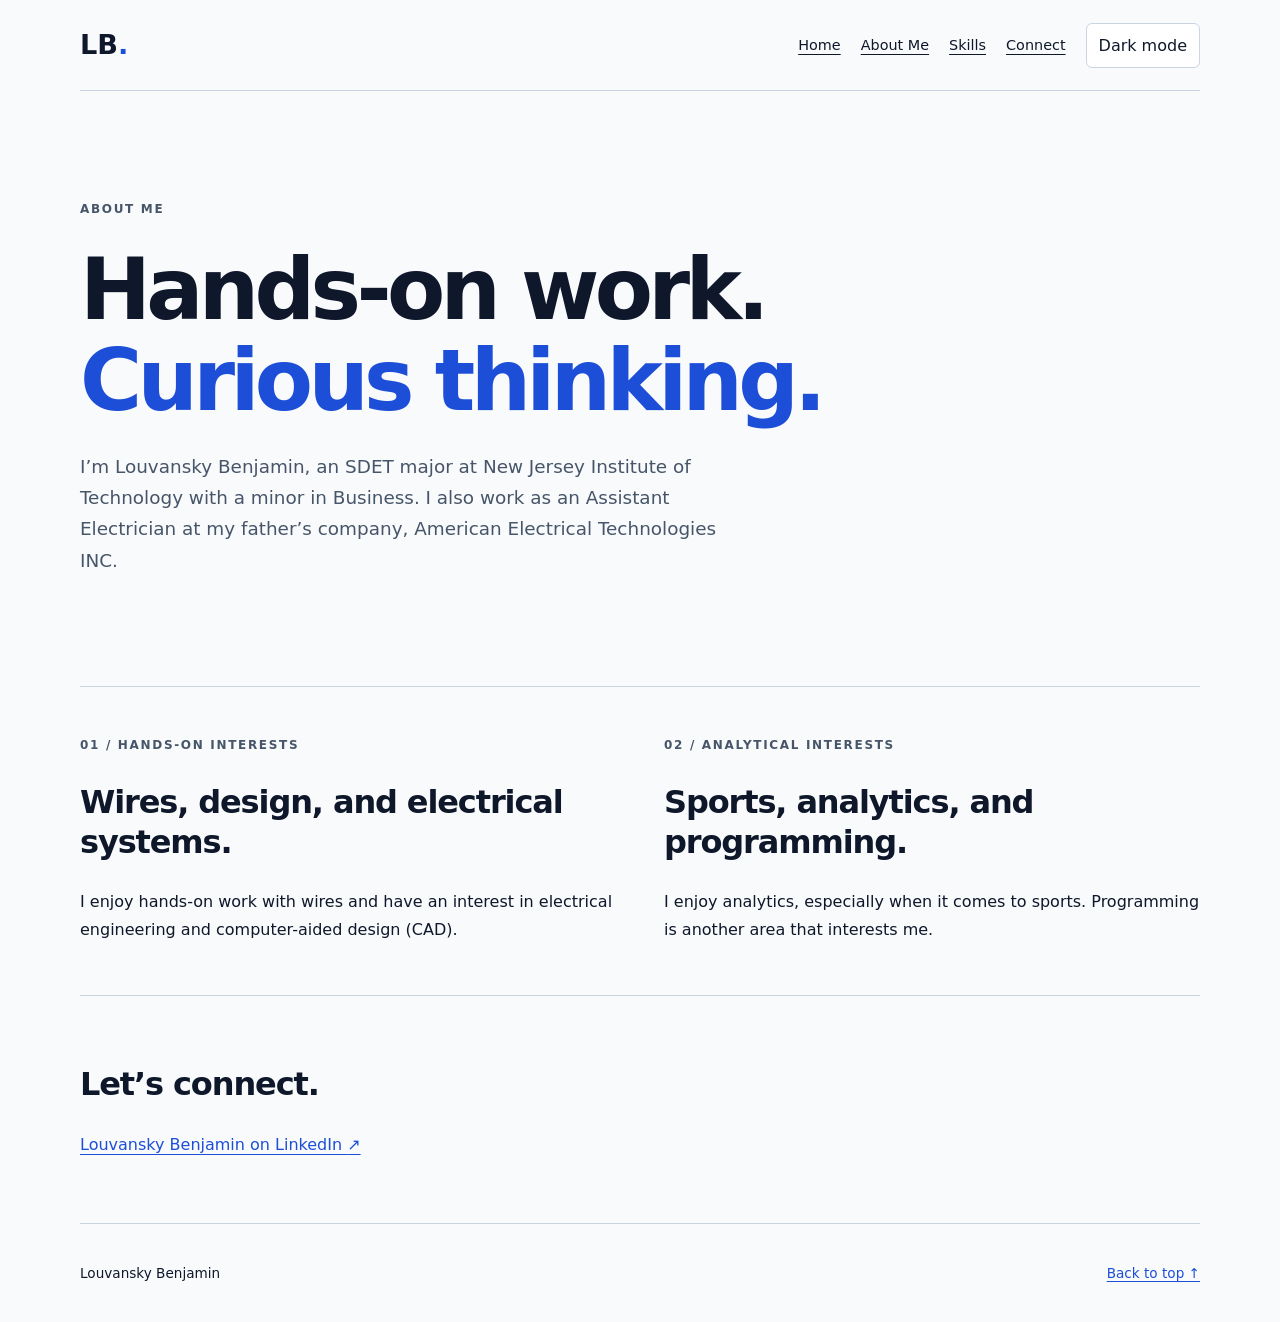
==== about.html @ 6b47b6ae "Add About and Skills pages with personal interests" ====
<!doctype html>
<html lang="en">
<head>
  <meta charset="utf-8">
  <meta name="viewport" content="width=device-width, initial-scale=1">
  <meta name="description" content="About Me: Louvansky Benjamin’s education, practical experience, and interests.">
  <title>About Me | Louvansky Benjamin</title>
  <link rel="stylesheet" href="css/styles.css">
  <script src="js/script.js" defer></script>
</head>
<body>
  <a class="skip-link" href="#main">Skip to content</a>
  <header class="site-header wrap">
    <a class="brand" href="index.html" aria-label="Louvansky Benjamin home">LB<span aria-hidden="true">.</span></a>
    <button class="menu-toggle" type="button" aria-expanded="false" aria-controls="navigation" hidden>Menu</button>
    <nav id="navigation" aria-label="Main navigation">
      <a href="index.html">Home</a>
      <a href="about.html" aria-current="page">About Me</a>
      <a href="skills.html">Skills</a>
      <a href="index.html#contact">Connect</a>
    </nav>
    <button class="theme-toggle" type="button" aria-pressed="false" hidden>Dark mode</button>
  </header>
  <main id="main" class="wrap">
    <section class="hero" aria-labelledby="page-title">
      <p class="eyebrow">About Me</p>
      <h1 id="page-title">Hands-on work.<br><span>Curious thinking.</span></h1>
      <p class="intro">I’m Louvansky Benjamin, an SDET major at New Jersey Institute of Technology with a minor in Business. I also work as an Assistant Electrician at my father’s company, American Electrical Technologies INC.</p>
    </section>
    <div class="details">
      <section aria-labelledby="hands-on-title">
        <p class="eyebrow">01 / Hands-on interests</p>
        <h2 id="hands-on-title">Wires, design, and electrical systems.</h2>
        <p>I enjoy hands-on work with wires and have an interest in electrical engineering and computer-aided design (CAD).</p>
      </section>
      <section aria-labelledby="analytics-title">
        <p class="eyebrow">02 / Analytical interests</p>
        <h2 id="analytics-title">Sports, analytics, and programming.</h2>
        <p>I enjoy analytics, especially when it comes to sports. Programming is another area that interests me.</p>
      </section>
    </div>
    <section class="contact" aria-labelledby="connect-title">
      <h2 id="connect-title">Let’s connect.</h2>
      <a href="https://www.linkedin.com/in/louvansky-benjamin-083455307/">Louvansky Benjamin on LinkedIn <span aria-hidden="true">↗</span></a>
    </section>
  </main>
  <footer class="wrap site-footer"><p>Louvansky Benjamin</p><a href="#main">Back to top ↑</a></footer>
</body>
</html>
---- css/styles.css ----
:root {
  color-scheme: light;
  --background: #f8fafc;
  --surface: #ffffff;
  --text: #0f172a;
  --muted: #475569;
  --accent: #1d4ed8;
  --line: #cbd5e1;
}
:root[data-theme="dark"] {
  color-scheme: dark;
  --background: #0f172a;
  --surface: #172338;
  --text: #f8fafc;
  --muted: #cbd5e1;
  --accent: #93c5fd;
  --line: #475569;
}
* { box-sizing: border-box; }
body { margin: 0; background: var(--background); color: var(--text); font-family: system-ui, -apple-system, BlinkMacSystemFont, "Segoe UI", sans-serif; line-height: 1.7; }
a { color: var(--accent); text-underline-offset: 0.25em; }
a:hover { text-decoration-thickness: 2px; }
button { font: inherit; cursor: pointer; }
:focus-visible { outline: 3px solid var(--accent); outline-offset: 5px; }
[hidden] { display: none !important; }
.wrap { width: min(1120px, calc(100% - 40px)); margin-inline: auto; }
.skip-link { position: absolute; left: 20px; top: -100px; padding: 12px; background: var(--surface); z-index: 2; }
.skip-link:focus { top: 12px; }
.site-header { display: flex; flex-wrap: wrap; align-items: center; gap: 20px; padding-block: 22px; border-bottom: 1px solid var(--line); }
.brand { color: var(--text); font-size: 1.7rem; font-weight: 800; text-decoration: none; margin-right: auto; }
.brand span { color: var(--accent); }
nav { display: flex; flex-wrap: wrap; gap: 20px; }
nav a { color: var(--text); font-size: 0.9rem; }
.menu-toggle, .theme-toggle { background: var(--surface); color: var(--text); border: 1px solid var(--line); padding: 8px 12px; border-radius: 6px; }
.hero { padding-block: 70px; max-width: 950px; }
.eyebrow { color: var(--muted); text-transform: uppercase; font-size: 0.75rem; font-weight: 700; letter-spacing: 0.14em; }
h1 { font-size: clamp(2.6rem, 7vw, 5.3rem); line-height: 1.08; letter-spacing: -0.055em; margin-block: 24px; overflow-wrap: anywhere; }
h1 span { color: var(--accent); }
.intro { max-width: 670px; font-size: 1.15rem; color: var(--muted); margin-bottom: 30px; }
.button { display: inline-flex; gap: 24px; padding: 13px 22px; background: #1d4ed8; color: #fff; border-radius: 6px; font-weight: 600; }
.hero-note { margin-top: 28px; font-size: 0.85rem; color: var(--muted); }
.details { display: grid; border-top: 1px solid var(--line); }
.details section { padding-block: 36px; }
h2 { font-size: clamp(1.5rem, 3vw, 2rem); letter-spacing: -0.035em; line-height: 1.25; }
.detail-title { font-weight: 650; margin-bottom: 0; }
.detail-title + p { margin-top: 6px; color: var(--muted); }
.contact { padding-block: 42px 65px; border-top: 1px solid var(--line); }
.contact p:not(.eyebrow) { color: var(--muted); }
.site-footer { display: flex; flex-wrap: wrap; justify-content: space-between; gap: 12px; align-items: center; padding-block: 24px; border-top: 1px solid var(--line); font-size: 0.85rem; }
@media (max-width: 699px) {
  .site-header nav { order: 4; width: 100%; flex-direction: column; }
  .site-header nav a { padding-block: 8px; }
}
@media (min-width: 700px) {
  .menu-toggle { display: none; }
  .hero { padding-block: 96px 80px; }
  .details { grid-template-columns: 1fr 1fr; gap: 48px; }
}
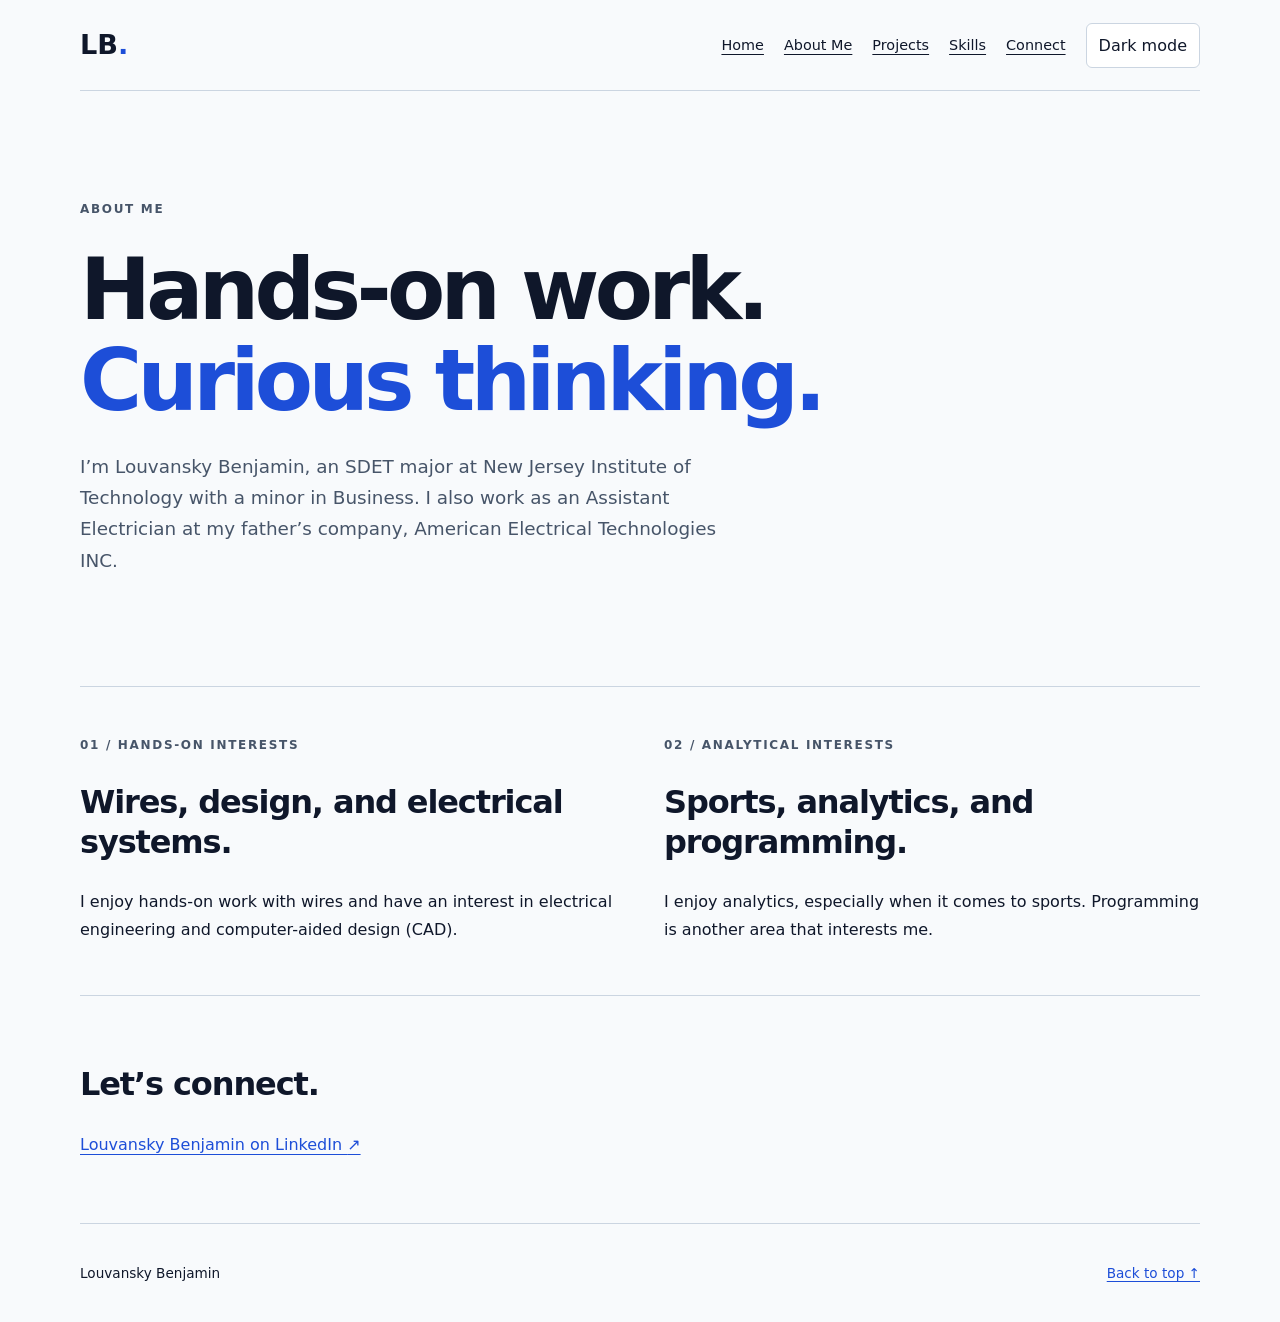
==== commit 08a89f73: "Add disconnect relocation project with before and after photos" ====
--- a/about.html
+++ b/about.html
@@ -16,6 +16,7 @@
     <nav id="navigation" aria-label="Main navigation">
       <a href="index.html">Home</a>
       <a href="about.html" aria-current="page">About Me</a>
+      <a href="projects.html">Projects</a>
       <a href="skills.html">Skills</a>
       <a href="index.html#contact">Connect</a>
     </nav>
--- a/css/styles.css
+++ b/css/styles.css
@@ -56,3 +56,14 @@
   .hero { padding-block: 96px 80px; }
   .details { grid-template-columns: 1fr 1fr; gap: 48px; }
 }
+
+.project { border-top: 1px solid var(--line); padding-block: 36px 64px; }
+.project > p { max-width: 75ch; }
+.project-gallery { display: grid; gap: 28px; margin-top: 32px; }
+.project-gallery figure { margin: 0; min-width: 0; }
+.project-gallery a { display: block; }
+.project-gallery img { display: block; width: 100%; height: auto; border-radius: 8px; }
+.project-gallery figcaption { margin-top: 12px; color: var(--muted); font-size: 0.9rem; }
+@media (min-width: 700px) {
+  .project-gallery { grid-template-columns: 1fr 1fr; }
+}
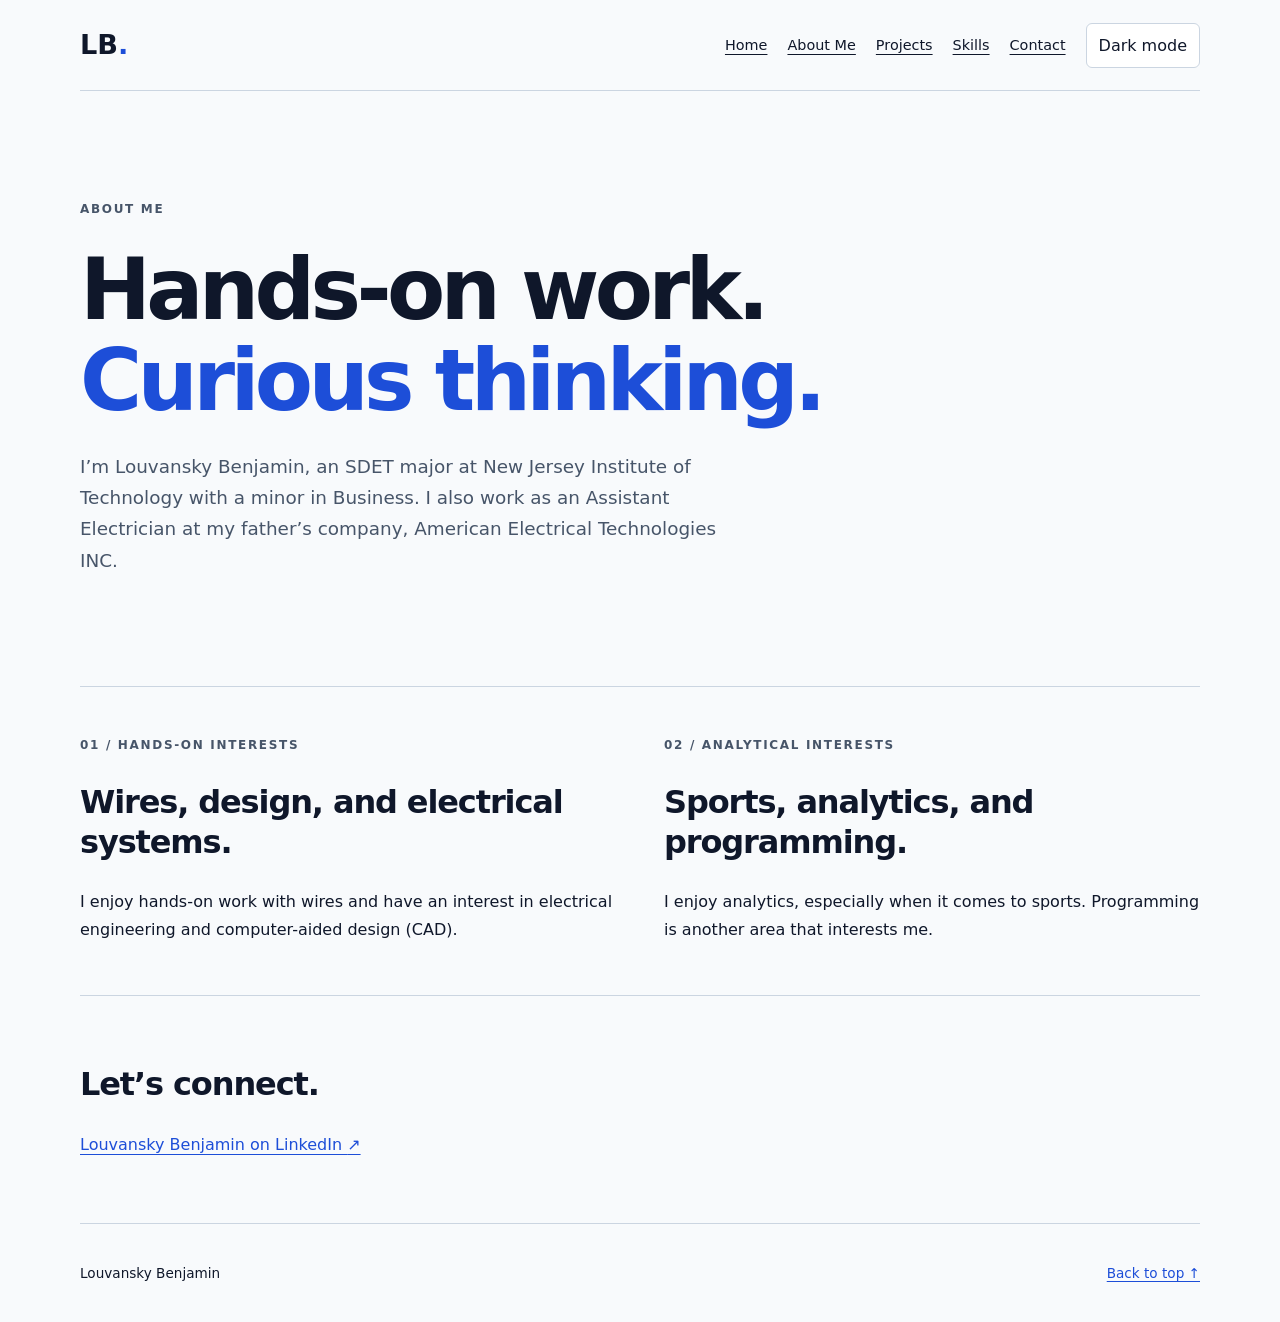
==== commit 00785c20: "Add Contact page and comprehensive website test plan" ====
--- a/about.html
+++ b/about.html
@@ -18,7 +18,7 @@
       <a href="about.html" aria-current="page">About Me</a>
       <a href="projects.html">Projects</a>
       <a href="skills.html">Skills</a>
-      <a href="index.html#contact">Connect</a>
+      <a href="contact.html">Contact</a>
     </nav>
     <button class="theme-toggle" type="button" aria-pressed="false" hidden>Dark mode</button>
   </header>
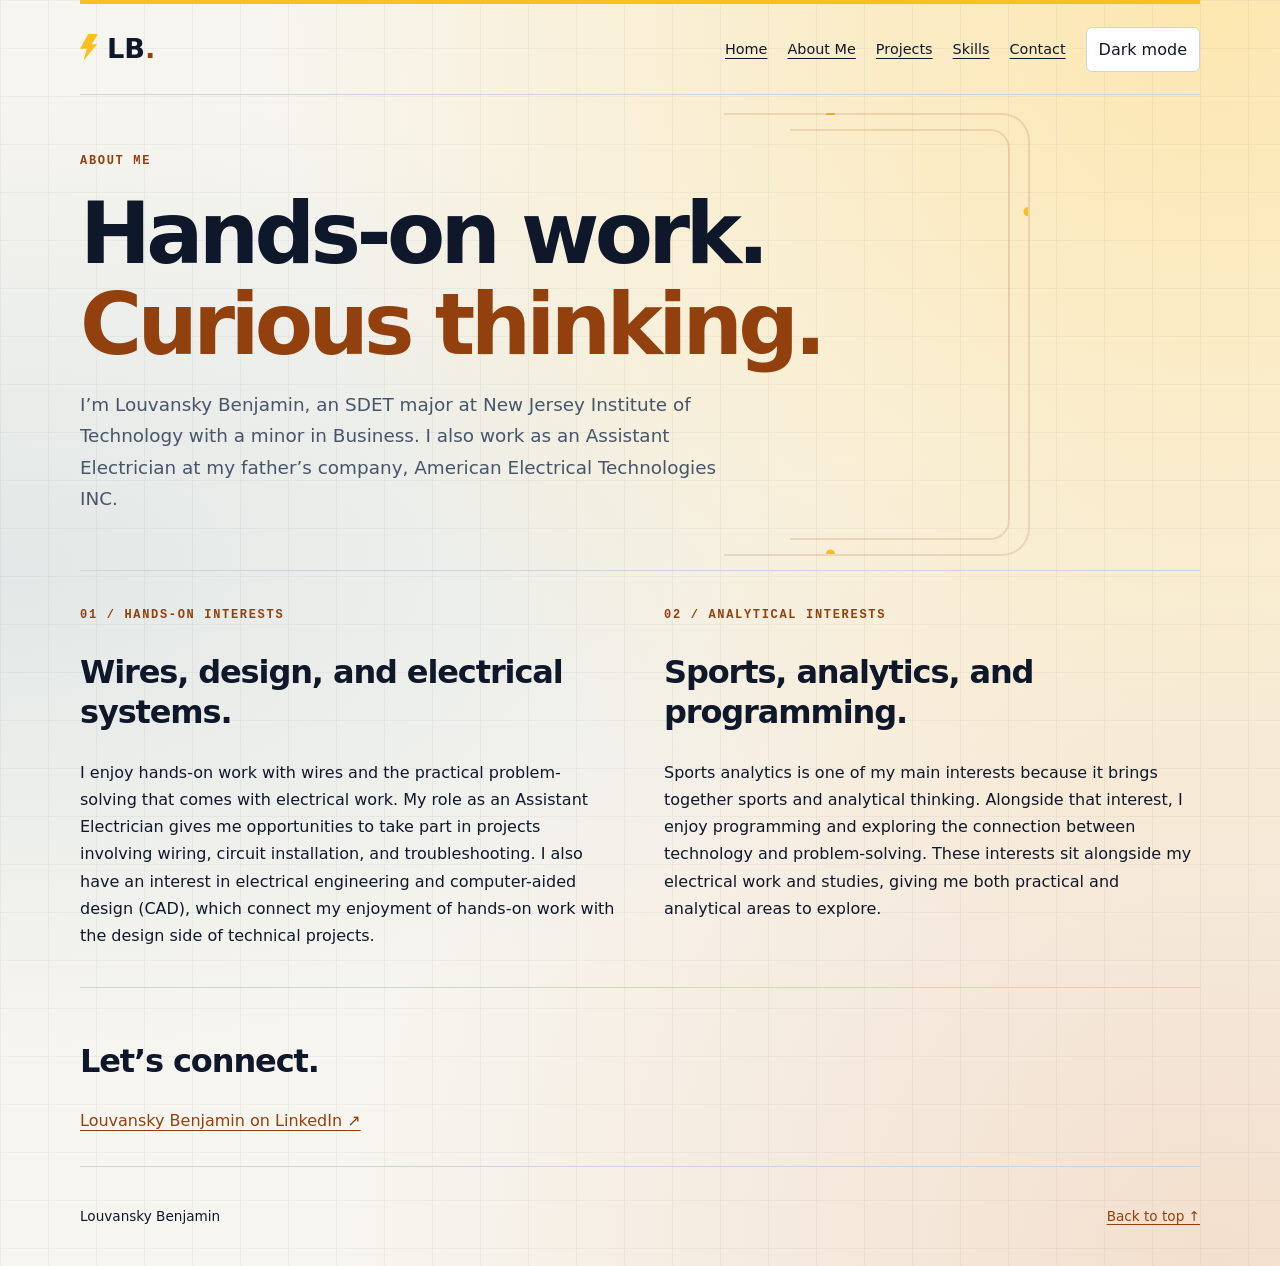
==== commit 741ec80a: "Expand portfolio descriptions with personal and project details" ====
--- a/about.html
+++ b/about.html
@@ -32,12 +32,12 @@
       <section aria-labelledby="hands-on-title">
         <p class="eyebrow">01 / Hands-on interests</p>
         <h2 id="hands-on-title">Wires, design, and electrical systems.</h2>
-        <p>I enjoy hands-on work with wires and have an interest in electrical engineering and computer-aided design (CAD).</p>
+        <p>I enjoy hands-on work with wires and the practical problem-solving that comes with electrical work. My role as an Assistant Electrician gives me opportunities to take part in projects involving wiring, circuit installation, and troubleshooting. I also have an interest in electrical engineering and computer-aided design (CAD), which connect my enjoyment of hands-on work with the design side of technical projects.</p>
       </section>
       <section aria-labelledby="analytics-title">
         <p class="eyebrow">02 / Analytical interests</p>
         <h2 id="analytics-title">Sports, analytics, and programming.</h2>
-        <p>I enjoy analytics, especially when it comes to sports. Programming is another area that interests me.</p>
+        <p>Sports analytics is one of my main interests because it brings together sports and analytical thinking. Alongside that interest, I enjoy programming and exploring the connection between technology and problem-solving. These interests sit alongside my electrical work and studies, giving me both practical and analytical areas to explore.</p>
       </section>
     </div>
     <section class="contact" aria-labelledby="connect-title">
--- a/css/styles.css
+++ b/css/styles.css
@@ -1,11 +1,17 @@
 :root {
   color-scheme: light;
-  --background: #f8fafc;
+  --background: #f7f5ef;
   --surface: #ffffff;
   --text: #0f172a;
   --muted: #475569;
-  --accent: #1d4ed8;
+  --accent: #92400e;
   --line: #cbd5e1;
+  --glow-blue: #fde7b0;
+  --glow-teal: #e2e8e7;
+  --glow-violet: #f3dfcd;
+  --grid: rgb(71 85 105 / 0.055);
+  --conduit: rgb(146 64 14 / 0.14);
+  --signal: #fbbf24;
 }
 :root[data-theme="dark"] {
   color-scheme: dark;
@@ -13,11 +19,31 @@
   --surface: #172338;
   --text: #f8fafc;
   --muted: #cbd5e1;
-  --accent: #93c5fd;
+  --accent: #fbbf24;
   --line: #475569;
+  --glow-blue: #3b2d17;
+  --glow-teal: #172c30;
+  --glow-violet: #30231e;
+  --grid: rgb(203 213 225 / 0.045);
+  --conduit: rgb(251 191 36 / 0.16);
 }
 * { box-sizing: border-box; }
-body { margin: 0; background: var(--background); color: var(--text); font-family: system-ui, -apple-system, BlinkMacSystemFont, "Segoe UI", sans-serif; line-height: 1.7; }
+body {
+  margin: 0;
+  min-height: 100vh;
+  background-color: var(--background);
+  background-image:
+    linear-gradient(var(--grid) 1px, transparent 1px),
+    linear-gradient(90deg, var(--grid) 1px, transparent 1px),
+    radial-gradient(ellipse at 95% 0%, var(--glow-blue), transparent 55%),
+    radial-gradient(ellipse at 0% 45%, var(--glow-teal), transparent 50%),
+    radial-gradient(ellipse at 95% 100%, var(--glow-violet), transparent 50%);
+  background-size: 48px 48px, 48px 48px, 100% 100%, 100% 100%, 100% 100%;
+  background-repeat: repeat, repeat, no-repeat, no-repeat, no-repeat;
+  color: var(--text);
+  font-family: system-ui, -apple-system, BlinkMacSystemFont, "Segoe UI", sans-serif;
+  line-height: 1.7;
+}
 a { color: var(--accent); text-underline-offset: 0.25em; }
 a:hover { text-decoration-thickness: 2px; }
 button { font: inherit; cursor: pointer; }
@@ -26,25 +52,65 @@
 .wrap { width: min(1120px, calc(100% - 40px)); margin-inline: auto; }
 .skip-link { position: absolute; left: 20px; top: -100px; padding: 12px; background: var(--surface); z-index: 2; }
 .skip-link:focus { top: 12px; }
-.site-header { display: flex; flex-wrap: wrap; align-items: center; gap: 20px; padding-block: 22px; border-bottom: 1px solid var(--line); }
+.site-header { border-top: 4px solid var(--signal); display: flex; flex-wrap: wrap; align-items: center; gap: 20px; padding-block: 22px; border-bottom: 1px solid var(--line); }
 .brand { color: var(--text); font-size: 1.7rem; font-weight: 800; text-decoration: none; margin-right: auto; }
 .brand span { color: var(--accent); }
+.brand::before {
+  content: "";
+  display: inline-block;
+  width: 18px;
+  height: 27px;
+  margin-right: 9px;
+  vertical-align: -3px;
+  background: var(--signal);
+  clip-path: polygon(45% 0, 100% 0, 65% 38%, 95% 38%, 18% 100%, 38% 55%, 0 55%);
+}
 nav { display: flex; flex-wrap: wrap; gap: 20px; }
 nav a { color: var(--text); font-size: 0.9rem; }
 .menu-toggle, .theme-toggle { background: var(--surface); color: var(--text); border: 1px solid var(--line); padding: 8px 12px; border-radius: 6px; }
-.hero { padding-block: 70px; max-width: 950px; }
-.eyebrow { color: var(--muted); text-transform: uppercase; font-size: 0.75rem; font-weight: 700; letter-spacing: 0.14em; }
-h1 { font-size: clamp(2.6rem, 7vw, 5.3rem); line-height: 1.08; letter-spacing: -0.055em; margin-block: 24px; overflow-wrap: anywhere; }
+.hero { position: relative; isolation: isolate; padding-block: 32px; max-width: 950px; }
+/* Decorative conduit bends and junctions stay behind the page content. */
+.hero::before {
+  content: "";
+  position: absolute;
+  z-index: -1;
+  pointer-events: none;
+  top: 18px;
+  right: 0;
+  width: 32%;
+  height: calc(100% - 36px);
+  border: 2px solid var(--conduit);
+  border-left: 0;
+  border-radius: 0 28px 28px 0;
+  background:
+    radial-gradient(circle at 100% 22%, var(--signal) 0 4px, transparent 5px),
+    radial-gradient(circle at 35% 100%, var(--signal) 0 4px, transparent 5px);
+}
+.hero::after {
+  content: "";
+  position: absolute;
+  z-index: -1;
+  pointer-events: none;
+  top: 34px;
+  right: 20px;
+  width: 23%;
+  height: calc(100% - 68px);
+  border: 2px solid var(--conduit);
+  border-left: 0;
+  border-radius: 0 20px 20px 0;
+}
+.eyebrow { font-family: ui-monospace, "SFMono-Regular", Consolas, monospace; color: var(--accent); text-transform: uppercase; font-size: 0.75rem; font-weight: 700; letter-spacing: 0.14em; }
+h1 { font-size: clamp(2.6rem, 7vw, 5.3rem); line-height: 1.08; letter-spacing: -0.055em; margin-block: 16px; overflow-wrap: anywhere; }
 h1 span { color: var(--accent); }
-.intro { max-width: 670px; font-size: 1.15rem; color: var(--muted); margin-bottom: 30px; }
-.button { display: inline-flex; gap: 24px; padding: 13px 22px; background: #1d4ed8; color: #fff; border-radius: 6px; font-weight: 600; }
-.hero-note { margin-top: 28px; font-size: 0.85rem; color: var(--muted); }
+.intro { max-width: 670px; font-size: 1.15rem; color: var(--muted); margin-bottom: 20px; }
+.button { display: inline-flex; gap: 24px; padding: 13px 22px; background: #fbbf24; color: #0f172a; border: 1px solid #b45309; border-radius: 4px; font-weight: 600; }
+.hero-note { margin-top: 18px; font-size: 0.85rem; color: var(--muted); }
 .details { display: grid; border-top: 1px solid var(--line); }
-.details section { padding-block: 36px; }
+.details section { padding-block: 22px; }
 h2 { font-size: clamp(1.5rem, 3vw, 2rem); letter-spacing: -0.035em; line-height: 1.25; }
 .detail-title { font-weight: 650; margin-bottom: 0; }
 .detail-title + p { margin-top: 6px; color: var(--muted); }
-.contact { padding-block: 42px 65px; border-top: 1px solid var(--line); }
+.contact { padding-block: 26px 32px; border-top: 1px solid var(--line); }
 .contact p:not(.eyebrow) { color: var(--muted); }
 .site-footer { display: flex; flex-wrap: wrap; justify-content: space-between; gap: 12px; align-items: center; padding-block: 24px; border-top: 1px solid var(--line); font-size: 0.85rem; }
 @media (max-width: 699px) {
@@ -53,13 +119,13 @@
 }
 @media (min-width: 700px) {
   .menu-toggle { display: none; }
-  .hero { padding-block: 96px 80px; }
+  .hero { padding-block: 44px 36px; }
   .details { grid-template-columns: 1fr 1fr; gap: 48px; }
 }
 
-.project { border-top: 1px solid var(--line); padding-block: 36px 64px; }
+.project { border-top: 1px solid var(--line); padding-block: 26px 32px; }
 .project > p { max-width: 75ch; }
-.project-gallery { display: grid; gap: 28px; margin-top: 32px; }
+.project-gallery { display: grid; gap: 24px; margin-top: 20px; }
 .project-gallery figure { margin: 0; min-width: 0; }
 .project-gallery a { display: block; }
 .project-gallery img { display: block; width: 100%; height: auto; border-radius: 8px; }
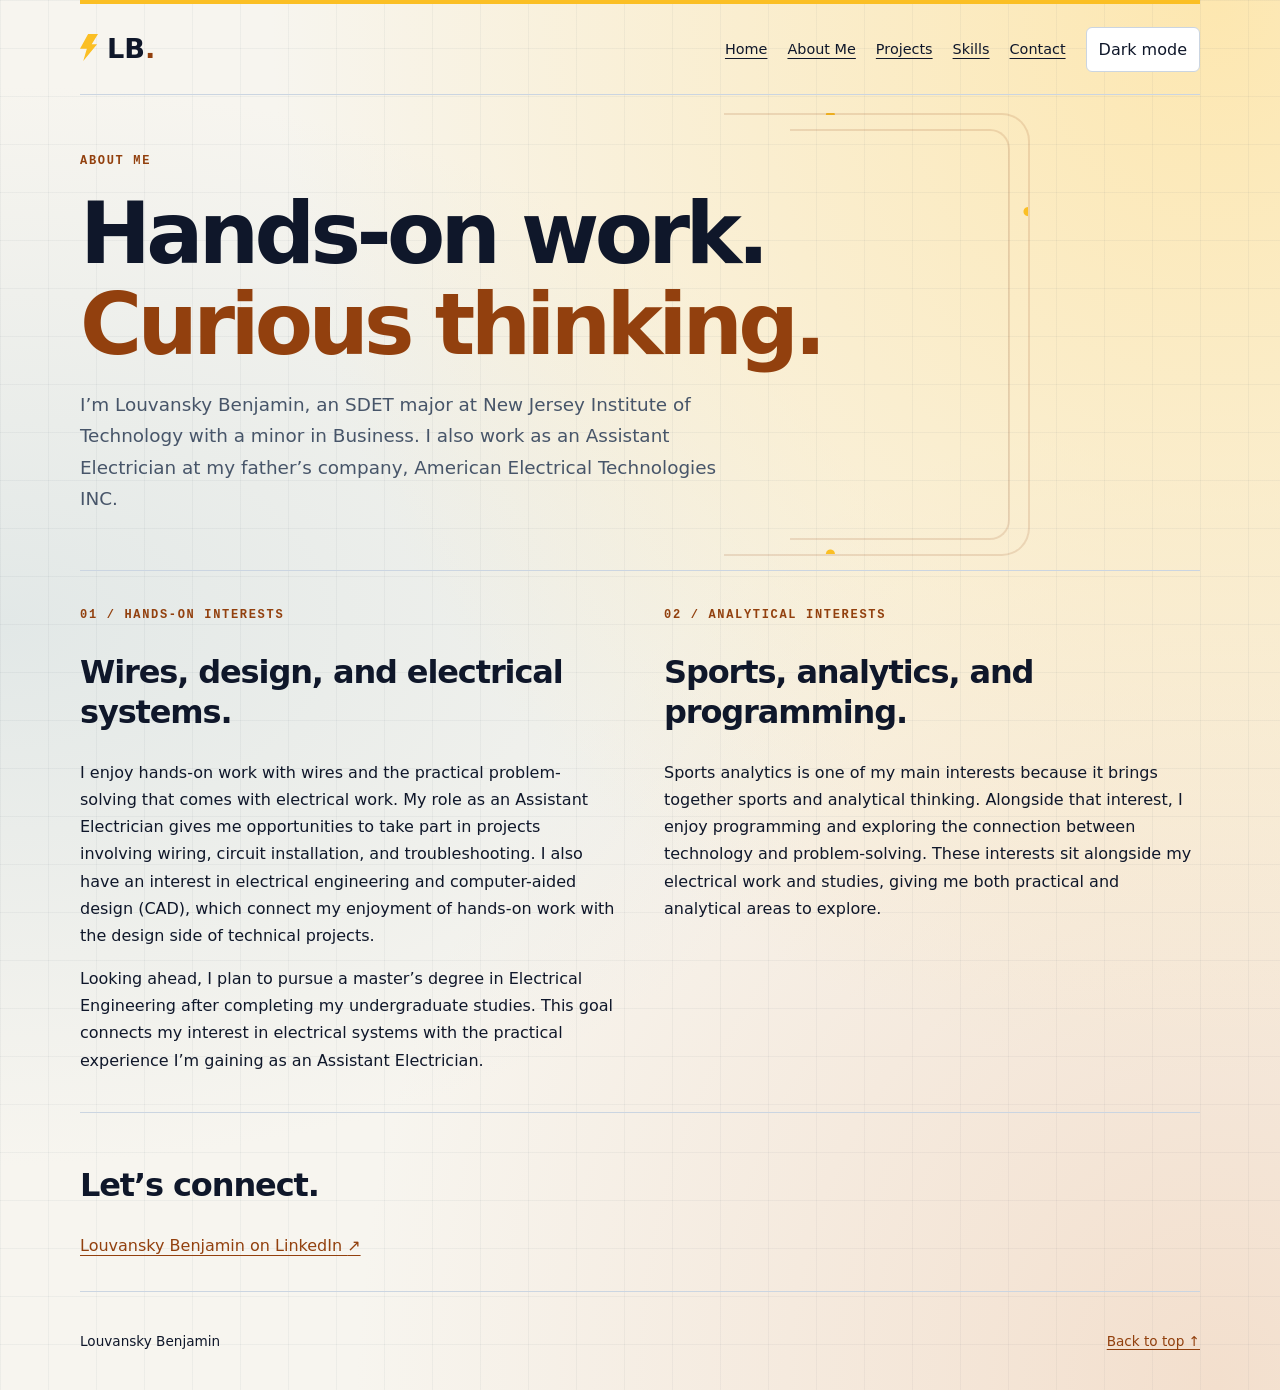
==== commit 8f94708c: "Add plans to pursue a masters in Electrical Engineering" ====
--- a/about.html
+++ b/about.html
@@ -33,6 +33,7 @@
         <p class="eyebrow">01 / Hands-on interests</p>
         <h2 id="hands-on-title">Wires, design, and electrical systems.</h2>
         <p>I enjoy hands-on work with wires and the practical problem-solving that comes with electrical work. My role as an Assistant Electrician gives me opportunities to take part in projects involving wiring, circuit installation, and troubleshooting. I also have an interest in electrical engineering and computer-aided design (CAD), which connect my enjoyment of hands-on work with the design side of technical projects.</p>
+        <p>Looking ahead, I plan to pursue a master’s degree in Electrical Engineering after completing my undergraduate studies. This goal connects my interest in electrical systems with the practical experience I’m gaining as an Assistant Electrician.</p>
       </section>
       <section aria-labelledby="analytics-title">
         <p class="eyebrow">02 / Analytical interests</p>
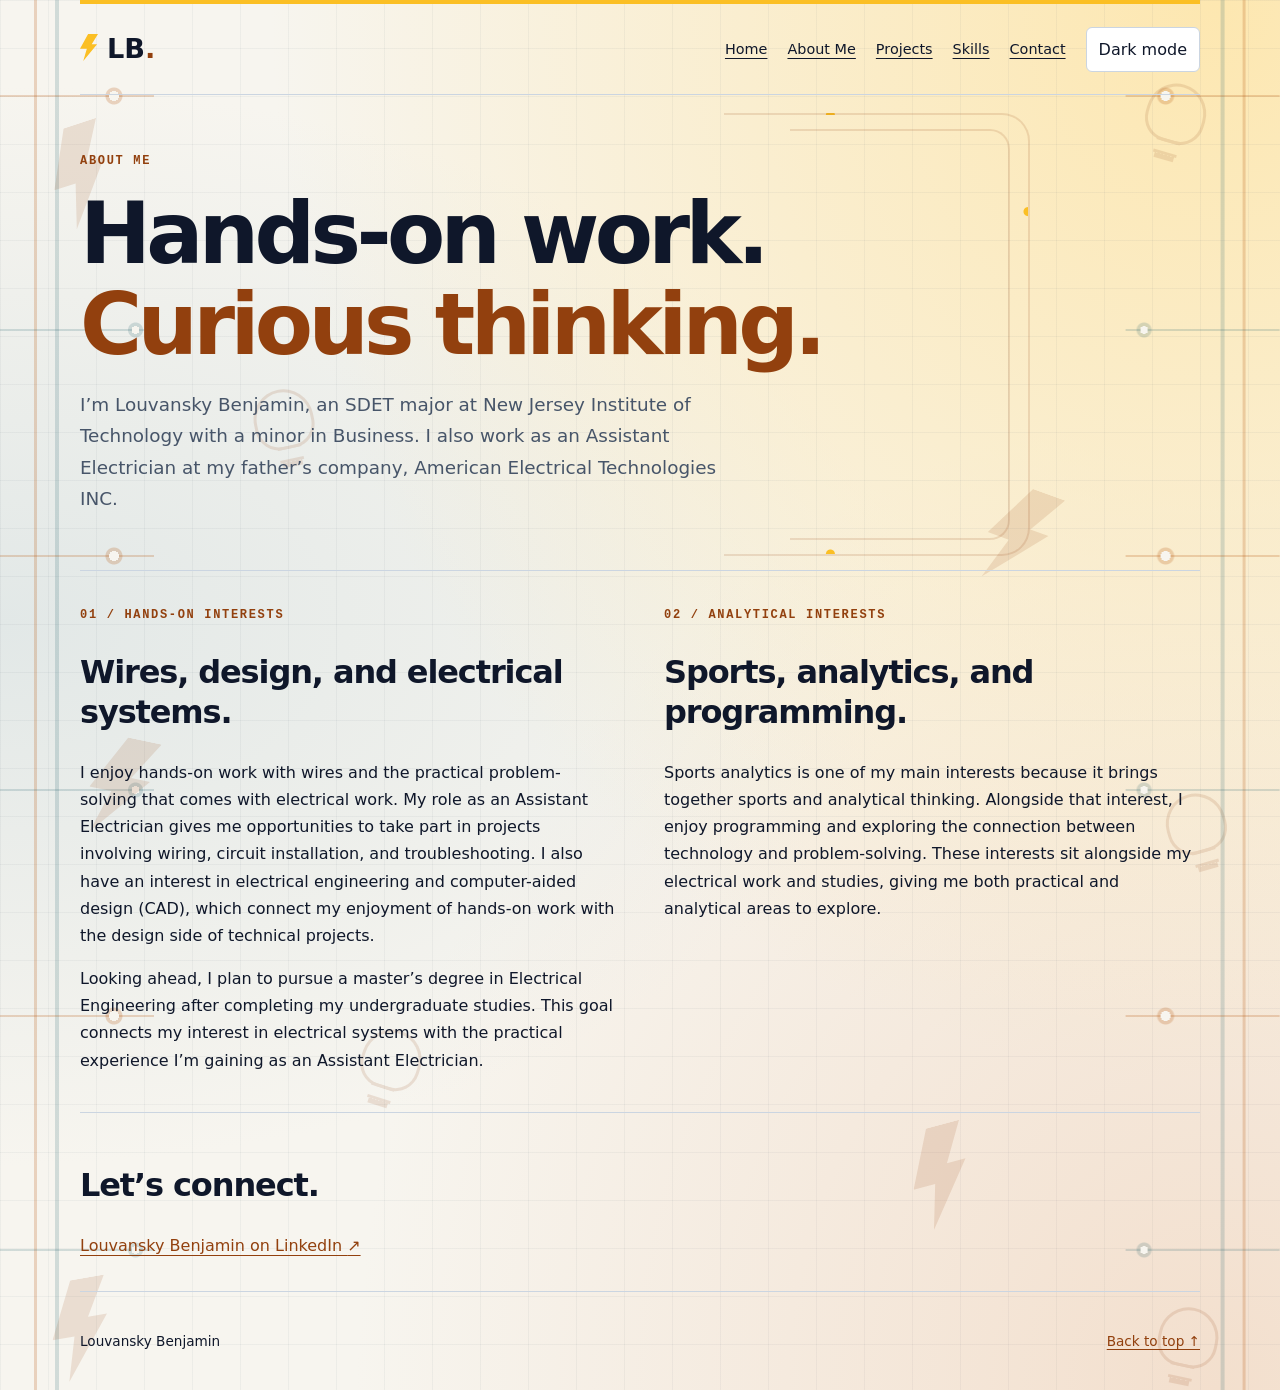
==== commit b3667796: "Scatter decorative lightning bolts and bulbs across backgrounds" ====
--- a/about.html
+++ b/about.html
@@ -9,6 +9,13 @@
   <script src="js/script.js" defer></script>
 </head>
 <body>
+  <div class="electrical-symbols" aria-hidden="true">
+    <span class="symbol bolt"></span><span class="symbol bulb"></span>
+    <span class="symbol bulb"></span><span class="symbol bolt"></span>
+    <span class="symbol bolt"></span><span class="symbol bulb"></span>
+    <span class="symbol bulb"></span><span class="symbol bolt"></span>
+    <span class="symbol bolt"></span><span class="symbol bulb"></span>
+  </div>
   <a class="skip-link" href="#main">Skip to content</a>
   <header class="site-header wrap">
     <a class="brand" href="index.html" aria-label="Louvansky Benjamin home">LB<span aria-hidden="true">.</span></a>
--- a/css/styles.css
+++ b/css/styles.css
@@ -12,6 +12,8 @@
   --grid: rgb(71 85 105 / 0.055);
   --conduit: rgb(146 64 14 / 0.14);
   --signal: #fbbf24;
+  --wire: rgb(180 83 9 / 0.22);
+  --wire-secondary: rgb(37 99 109 / 0.18);
 }
 :root[data-theme="dark"] {
   color-scheme: dark;
@@ -26,9 +28,13 @@
   --glow-violet: #30231e;
   --grid: rgb(203 213 225 / 0.045);
   --conduit: rgb(251 191 36 / 0.16);
+  --wire: rgb(251 191 36 / 0.23);
+  --wire-secondary: rgb(94 234 212 / 0.16);
 }
 * { box-sizing: border-box; }
 body {
+  position: relative;
+  isolation: isolate;
   margin: 0;
   min-height: 100vh;
   background-color: var(--background);
@@ -43,6 +49,38 @@
   color: var(--text);
   font-family: system-ui, -apple-system, BlinkMacSystemFont, "Segoe UI", sans-serif;
   line-height: 1.7;
+}
+/* Paired wire runs bend around the content, ending at circular terminals. */
+body::before,
+body::after {
+  content: "";
+  position: absolute;
+  z-index: -1;
+  pointer-events: none;
+  width: clamp(38px, 12vw, 180px);
+  background-repeat: repeat-y;
+  background-size: 100% 460px;
+}
+body::before {
+  inset: 0 auto 0 0;
+  background-image:
+    radial-gradient(circle at 74% 96px, var(--background) 0 5px, var(--wire) 5px 8px, transparent 9px),
+    radial-gradient(circle at 88% 330px, var(--background) 0 4px, var(--wire-secondary) 4px 7px, transparent 8px),
+    linear-gradient(transparent 95px, var(--wire) 95px 97px, transparent 97px),
+    linear-gradient(transparent 329px, var(--wire-secondary) 329px 331px, transparent 331px),
+    linear-gradient(90deg, transparent 22%, var(--wire) 22% 24%, transparent 24%),
+    linear-gradient(90deg, transparent 36%, var(--wire-secondary) 36% 38%, transparent 38%);
+}
+body::after {
+  inset: 0 0 0 auto;
+  transform: scaleX(-1);
+  background-image:
+    radial-gradient(circle at 74% 96px, var(--background) 0 5px, var(--wire) 5px 8px, transparent 9px),
+    radial-gradient(circle at 88% 330px, var(--background) 0 4px, var(--wire-secondary) 4px 7px, transparent 8px),
+    linear-gradient(transparent 95px, var(--wire) 95px 97px, transparent 97px),
+    linear-gradient(transparent 329px, var(--wire-secondary) 329px 331px, transparent 331px),
+    linear-gradient(90deg, transparent 22%, var(--wire) 22% 24%, transparent 24%),
+    linear-gradient(90deg, transparent 36%, var(--wire-secondary) 36% 38%, transparent 38%);
 }
 a { color: var(--accent); text-underline-offset: 0.25em; }
 a:hover { text-decoration-thickness: 2px; }
@@ -133,3 +171,47 @@
 @media (min-width: 700px) {
   .project-gallery { grid-template-columns: 1fr 1fr; }
 }
+
+/* CSS-only electrical symbols: decorative, silent, and outside the tab order. */
+.electrical-symbols {
+  position: absolute;
+  inset: 0;
+  overflow: hidden;
+  z-index: -1;
+  pointer-events: none;
+}
+.symbol { position: absolute; color: var(--accent); opacity: 0.13; }
+.bolt {
+  width: clamp(26px, 5vw, 62px);
+  height: clamp(46px, 8vw, 100px);
+  background: currentColor;
+  clip-path: polygon(45% 0, 100% 0, 63% 39%, 94% 39%, 15% 100%, 36% 56%, 0 56%);
+}
+.bulb { width: clamp(32px, 5vw, 60px); height: clamp(48px, 7vw, 84px); }
+.bulb::before {
+  content: "";
+  position: absolute;
+  inset: 0 0 28%;
+  border: 3px solid currentColor;
+  border-radius: 50% 50% 40% 40%;
+}
+.bulb::after {
+  content: "";
+  position: absolute;
+  width: 40%;
+  height: 12%;
+  left: 30%;
+  bottom: 13%;
+  border-block: 3px solid currentColor;
+  box-shadow: 0 7px 0 -2px currentColor;
+}
+.symbol:nth-child(1) { left: 4%; top: 9%; transform: rotate(-18deg); }
+.symbol:nth-child(2) { right: 6%; top: 6%; transform: rotate(16deg); }
+.symbol:nth-child(3) { left: 20%; top: 28%; transform: rotate(-12deg); }
+.symbol:nth-child(4) { right: 18%; top: 35%; transform: rotate(20deg); }
+.symbol:nth-child(5) { left: 7%; top: 53%; transform: rotate(12deg); }
+.symbol:nth-child(6) { right: 4%; top: 57%; transform: rotate(-16deg); }
+.symbol:nth-child(7) { left: 28%; top: 74%; transform: rotate(18deg); }
+.symbol:nth-child(8) { right: 24%; top: 81%; transform: rotate(-15deg); }
+.symbol:nth-child(9) { left: 4%; top: 92%; transform: rotate(-10deg); }
+.symbol:nth-child(10) { right: 5%; top: 94%; transform: rotate(12deg); }
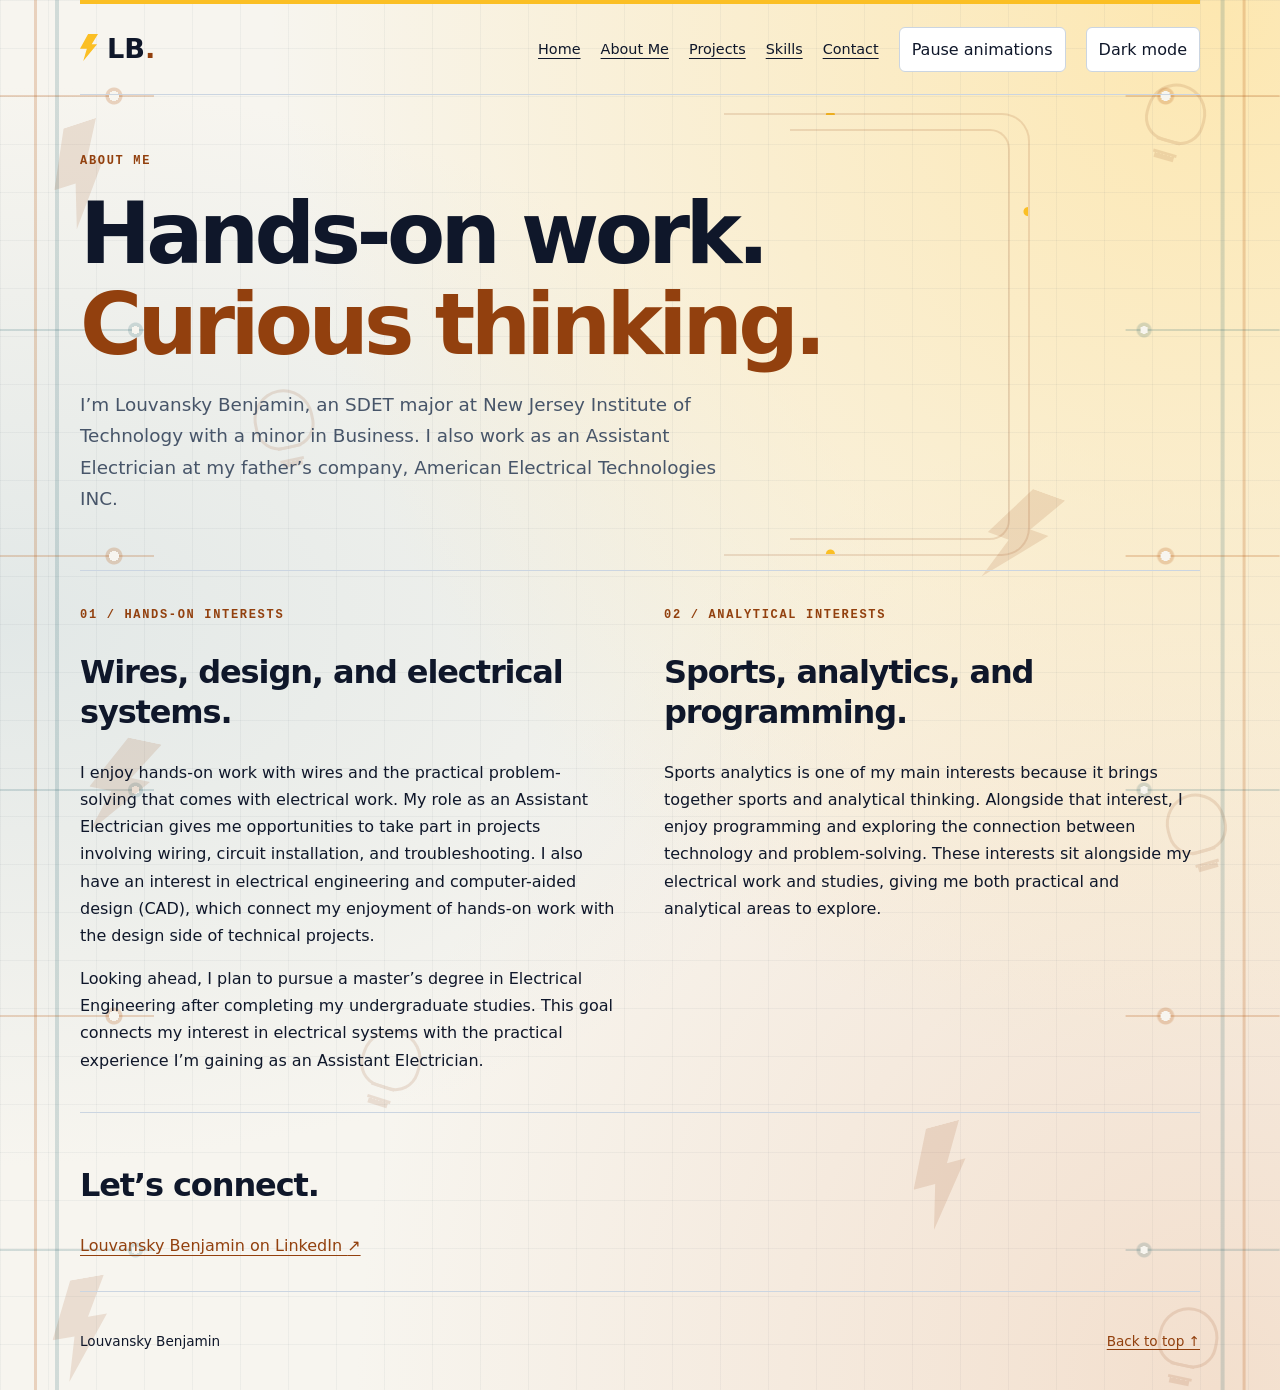
==== commit 9942db55: "Animate project photos and electrical backgrounds with motion controls" ====
--- a/about.html
+++ b/about.html
@@ -27,6 +27,7 @@
       <a href="skills.html">Skills</a>
       <a href="contact.html">Contact</a>
     </nav>
+    <button class="motion-toggle" type="button" aria-pressed="false" hidden>Pause animations</button>
     <button class="theme-toggle" type="button" aria-pressed="false" hidden>Dark mode</button>
   </header>
   <main id="main" class="wrap">
--- a/css/styles.css
+++ b/css/styles.css
@@ -215,3 +215,38 @@
 .symbol:nth-child(8) { right: 24%; top: 81%; transform: rotate(-15deg); }
 .symbol:nth-child(9) { left: 4%; top: 92%; transform: rotate(-10deg); }
 .symbol:nth-child(10) { right: 5%; top: 94%; transform: rotate(12deg); }
+
+.motion-toggle { background: var(--surface); color: var(--text); border: 1px solid var(--line); padding: 8px 12px; border-radius: 6px; }
+@keyframes photo-arrive {
+  from { opacity: 0.7; translate: 0 12px; }
+  to { opacity: 1; translate: 0 0; }
+}
+@keyframes electrical-drift {
+  0%, 100% { translate: 0 0; opacity: 0.11; }
+  50% { translate: 0 -12px; opacity: 0.2; }
+}
+@keyframes wire-glow {
+  0%, 100% { opacity: 0.55; }
+  50% { opacity: 1; }
+}
+@media (prefers-reduced-motion: no-preference) {
+  .symbol { animation: electrical-drift 10s ease-in-out infinite; }
+  .symbol:nth-child(even) { animation-delay: -5s; animation-duration: 13s; }
+  .symbol:nth-child(3n) { animation-delay: -3s; }
+  body::before, body::after { animation: wire-glow 8s ease-in-out infinite; }
+  body::after { animation-delay: -4s; }
+  .project-gallery img { animation: photo-arrive 700ms ease-out both; transition: transform 350ms ease, box-shadow 350ms ease; }
+  .project-gallery figure:nth-child(even) img { animation-delay: 120ms; }
+  .project-gallery a:focus-visible img { transform: translateY(-4px) scale(1.015); box-shadow: 0 12px 28px rgb(15 23 42 / 0.22); }
+}
+@media (prefers-reduced-motion: no-preference) and (hover: hover) {
+  .project-gallery a:hover img { transform: translateY(-4px) scale(1.015); box-shadow: 0 12px 28px rgb(15 23 42 / 0.22); }
+}
+/* The visitor can stop all decoration without changing device preferences. */
+:root.motion-paused .symbol,
+:root.motion-paused body::before,
+:root.motion-paused body::after { animation-play-state: paused; }
+:root.motion-paused .project-gallery img { animation: none; transition: none; transform: none; }
+@media (prefers-reduced-motion: reduce) {
+  .motion-toggle { display: none; }
+}
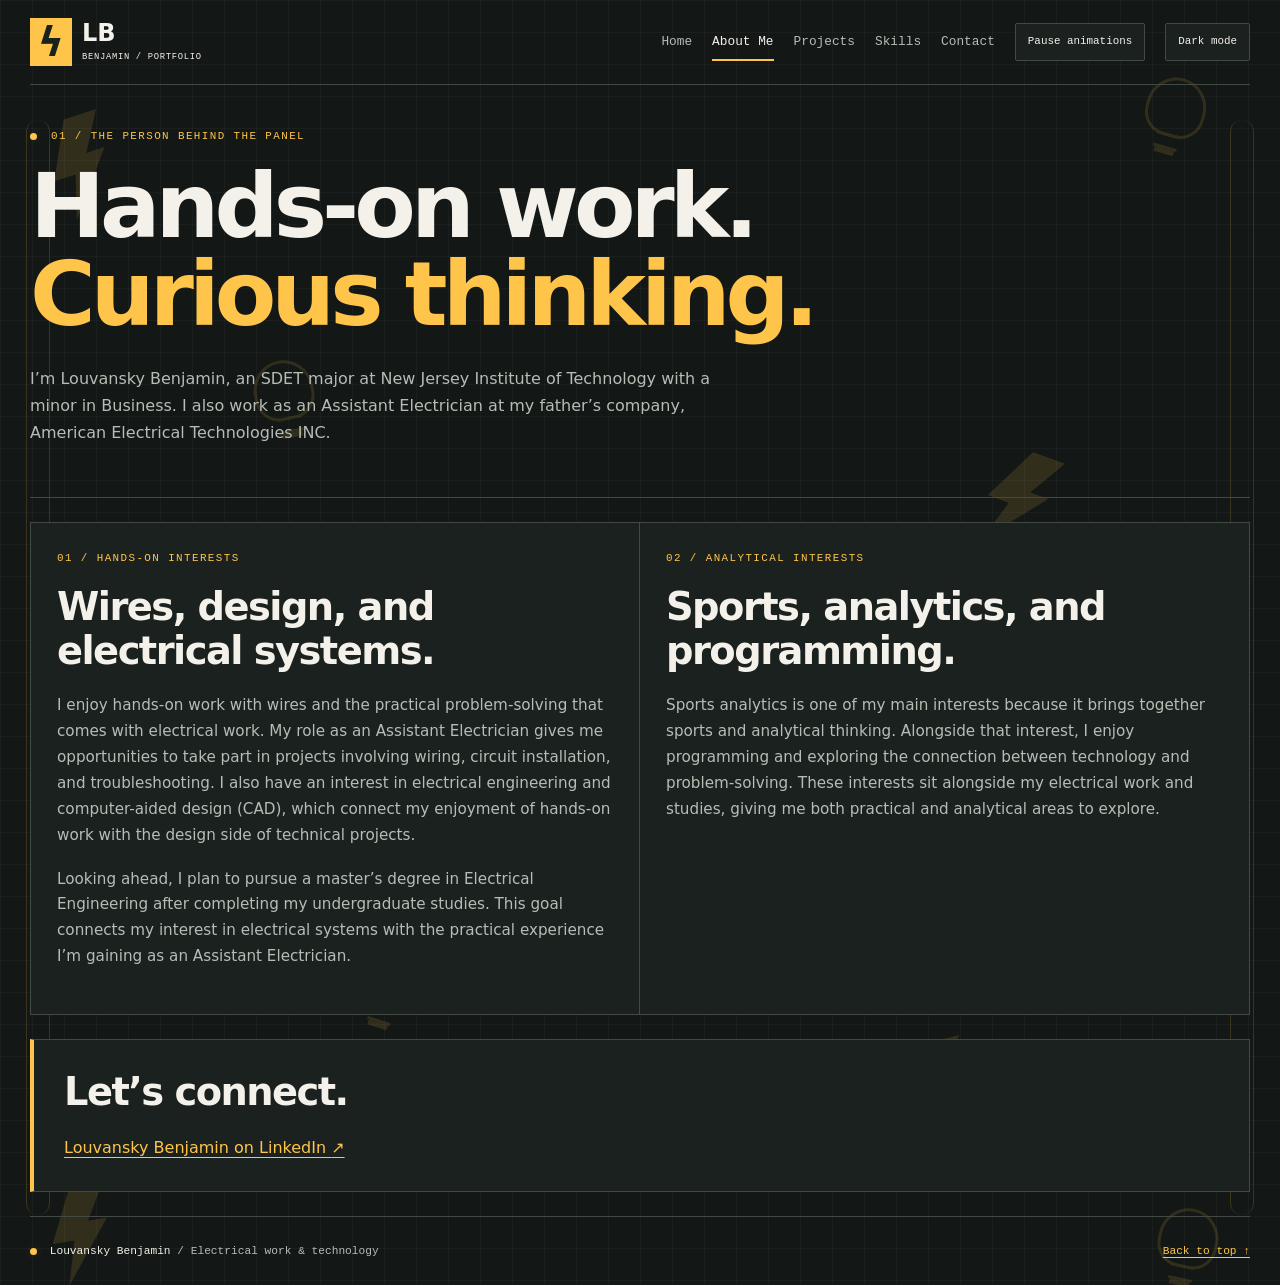
==== commit 194a176e: "Redesign portfolio as an electrical control panel with featured field work" ====
--- a/about.html
+++ b/about.html
@@ -18,7 +18,7 @@
   </div>
   <a class="skip-link" href="#main">Skip to content</a>
   <header class="site-header wrap">
-    <a class="brand" href="index.html" aria-label="Louvansky Benjamin home">LB<span aria-hidden="true">.</span></a>
+    <a class="brand" href="index.html" aria-label="Louvansky Benjamin home"><span class="brand-mark" aria-hidden="true">ϟ</span><span>LB<span class="brand-sub">BENJAMIN / PORTFOLIO</span></span></a>
     <button class="menu-toggle" type="button" aria-expanded="false" aria-controls="navigation" hidden>Menu</button>
     <nav id="navigation" aria-label="Main navigation">
       <a href="index.html">Home</a>
@@ -32,7 +32,7 @@
   </header>
   <main id="main" class="wrap">
     <section class="hero" aria-labelledby="page-title">
-      <p class="eyebrow">About Me</p>
+      <p class="eyebrow"><span class="status-dot" aria-hidden="true"></span> 01 / THE PERSON BEHIND THE PANEL</p>
       <h1 id="page-title">Hands-on work.<br><span>Curious thinking.</span></h1>
       <p class="intro">I’m Louvansky Benjamin, an SDET major at New Jersey Institute of Technology with a minor in Business. I also work as an Assistant Electrician at my father’s company, American Electrical Technologies INC.</p>
     </section>
@@ -54,6 +54,6 @@
       <a href="https://www.linkedin.com/in/louvansky-benjamin-083455307/">Louvansky Benjamin on LinkedIn <span aria-hidden="true">↗</span></a>
     </section>
   </main>
-  <footer class="wrap site-footer"><p>Louvansky Benjamin</p><a href="#main">Back to top ↑</a></footer>
+  <footer class="wrap site-footer"><p><span class="status-dot" aria-hidden="true"></span> Louvansky Benjamin <span class="footer-note"> / Electrical work &amp; technology</span></p><a href="#main">Back to top ↑</a></footer>
 </body>
 </html>
--- a/css/styles.css
+++ b/css/styles.css
@@ -1,177 +1,145 @@
 :root {
+  color-scheme: dark;
+  --background: #131716;
+  --surface: #1b211f;
+  --raised: #242c28;
+  --text: #f3f1e9;
+  --muted: #b6bdb5;
+  --accent: #ffc54a;
+  --line: #424b43;
+  --grid: rgb(187 199 172 / 0.045);
+  --wire: rgb(255 197 74 / 0.17);
+  --mono: ui-monospace, "SFMono-Regular", Consolas, monospace;
+}
+:root[data-theme="light"] {
   color-scheme: light;
-  --background: #f7f5ef;
-  --surface: #ffffff;
-  --text: #0f172a;
-  --muted: #475569;
-  --accent: #92400e;
-  --line: #cbd5e1;
-  --glow-blue: #fde7b0;
-  --glow-teal: #e2e8e7;
-  --glow-violet: #f3dfcd;
-  --grid: rgb(71 85 105 / 0.055);
-  --conduit: rgb(146 64 14 / 0.14);
-  --signal: #fbbf24;
-  --wire: rgb(180 83 9 / 0.22);
-  --wire-secondary: rgb(37 99 109 / 0.18);
-}
-:root[data-theme="dark"] {
-  color-scheme: dark;
-  --background: #0f172a;
-  --surface: #172338;
-  --text: #f8fafc;
-  --muted: #cbd5e1;
-  --accent: #fbbf24;
-  --line: #475569;
-  --glow-blue: #3b2d17;
-  --glow-teal: #172c30;
-  --glow-violet: #30231e;
-  --grid: rgb(203 213 225 / 0.045);
-  --conduit: rgb(251 191 36 / 0.16);
-  --wire: rgb(251 191 36 / 0.23);
-  --wire-secondary: rgb(94 234 212 / 0.16);
+  --background: #f0eee4;
+  --surface: #faf8ef;
+  --raised: #e7e5d9;
+  --text: #19221b;
+  --muted: #4c574d;
+  --accent: #855000;
+  --line: #a7ad9e;
+  --grid: rgb(42 63 35 / 0.05);
+  --wire: rgb(133 80 0 / 0.15);
 }
 * { box-sizing: border-box; }
 body {
-  position: relative;
-  isolation: isolate;
-  margin: 0;
-  min-height: 100vh;
-  background-color: var(--background);
-  background-image:
-    linear-gradient(var(--grid) 1px, transparent 1px),
-    linear-gradient(90deg, var(--grid) 1px, transparent 1px),
-    radial-gradient(ellipse at 95% 0%, var(--glow-blue), transparent 55%),
-    radial-gradient(ellipse at 0% 45%, var(--glow-teal), transparent 50%),
-    radial-gradient(ellipse at 95% 100%, var(--glow-violet), transparent 50%);
-  background-size: 48px 48px, 48px 48px, 100% 100%, 100% 100%, 100% 100%;
-  background-repeat: repeat, repeat, no-repeat, no-repeat, no-repeat;
-  color: var(--text);
-  font-family: system-ui, -apple-system, BlinkMacSystemFont, "Segoe UI", sans-serif;
-  line-height: 1.7;
-}
-/* Paired wire runs bend around the content, ending at circular terminals. */
-body::before,
-body::after {
-  content: "";
-  position: absolute;
-  z-index: -1;
-  pointer-events: none;
-  width: clamp(38px, 12vw, 180px);
-  background-repeat: repeat-y;
-  background-size: 100% 460px;
-}
-body::before {
-  inset: 0 auto 0 0;
-  background-image:
-    radial-gradient(circle at 74% 96px, var(--background) 0 5px, var(--wire) 5px 8px, transparent 9px),
-    radial-gradient(circle at 88% 330px, var(--background) 0 4px, var(--wire-secondary) 4px 7px, transparent 8px),
-    linear-gradient(transparent 95px, var(--wire) 95px 97px, transparent 97px),
-    linear-gradient(transparent 329px, var(--wire-secondary) 329px 331px, transparent 331px),
-    linear-gradient(90deg, transparent 22%, var(--wire) 22% 24%, transparent 24%),
-    linear-gradient(90deg, transparent 36%, var(--wire-secondary) 36% 38%, transparent 38%);
-}
-body::after {
-  inset: 0 0 0 auto;
-  transform: scaleX(-1);
-  background-image:
-    radial-gradient(circle at 74% 96px, var(--background) 0 5px, var(--wire) 5px 8px, transparent 9px),
-    radial-gradient(circle at 88% 330px, var(--background) 0 4px, var(--wire-secondary) 4px 7px, transparent 8px),
-    linear-gradient(transparent 95px, var(--wire) 95px 97px, transparent 97px),
-    linear-gradient(transparent 329px, var(--wire-secondary) 329px 331px, transparent 331px),
-    linear-gradient(90deg, transparent 22%, var(--wire) 22% 24%, transparent 24%),
-    linear-gradient(90deg, transparent 36%, var(--wire-secondary) 36% 38%, transparent 38%);
-}
+  margin: 0; position: relative; isolation: isolate; min-height: 100vh;
+  color: var(--text); background-color: var(--background);
+  background-image: linear-gradient(var(--grid) 1px, transparent 1px), linear-gradient(90deg, var(--grid) 1px, transparent 1px);
+  background-size: 32px 32px;
+  font: 1rem/1.7 system-ui, -apple-system, BlinkMacSystemFont, "Segoe UI", sans-serif;
+}
+body::before, body::after {
+  content: ""; position: absolute; inset: 120px auto 70px 2%; width: 22px;
+  border-inline: 1px solid var(--wire); border-radius: 20px; z-index: -1; pointer-events: none;
+}
+body::after { left: auto; right: 2%; }
 a { color: var(--accent); text-underline-offset: 0.25em; }
 a:hover { text-decoration-thickness: 2px; }
 button { font: inherit; cursor: pointer; }
 :focus-visible { outline: 3px solid var(--accent); outline-offset: 5px; }
 [hidden] { display: none !important; }
-.wrap { width: min(1120px, calc(100% - 40px)); margin-inline: auto; }
-.skip-link { position: absolute; left: 20px; top: -100px; padding: 12px; background: var(--surface); z-index: 2; }
+.wrap { width: min(1220px, calc(100% - 48px)); margin-inline: auto; }
+.skip-link { position: absolute; left: 20px; top: -100px; padding: 12px; background: var(--surface); z-index: 5; }
 .skip-link:focus { top: 12px; }
-.site-header { border-top: 4px solid var(--signal); display: flex; flex-wrap: wrap; align-items: center; gap: 20px; padding-block: 22px; border-bottom: 1px solid var(--line); }
-.brand { color: var(--text); font-size: 1.7rem; font-weight: 800; text-decoration: none; margin-right: auto; }
-.brand span { color: var(--accent); }
-.brand::before {
-  content: "";
-  display: inline-block;
-  width: 18px;
-  height: 27px;
-  margin-right: 9px;
-  vertical-align: -3px;
-  background: var(--signal);
-  clip-path: polygon(45% 0, 100% 0, 65% 38%, 95% 38%, 18% 100%, 38% 55%, 0 55%);
-}
+.site-header { display: flex; flex-wrap: wrap; align-items: center; gap: 20px; padding-block: 18px; border-bottom: 1px solid var(--line); }
+.brand { display: flex; align-items: center; gap: 10px; margin-right: auto; color: var(--text); text-decoration: none; font-size: 1.5rem; font-weight: 900; line-height: 1.1; }
+.brand-mark { display: grid; place-items: center; background: #ffc54a; color: #19221b; font-size: 2.5rem; width: 42px; height: 48px; }
+.brand-sub { display: block; font: 0.55rem/1.5 var(--mono); letter-spacing: 0.08em; margin-top: 4px; }
 nav { display: flex; flex-wrap: wrap; gap: 20px; }
-nav a { color: var(--text); font-size: 0.9rem; }
-.menu-toggle, .theme-toggle { background: var(--surface); color: var(--text); border: 1px solid var(--line); padding: 8px 12px; border-radius: 6px; }
-.hero { position: relative; isolation: isolate; padding-block: 32px; max-width: 950px; }
-/* Decorative conduit bends and junctions stay behind the page content. */
-.hero::before {
-  content: "";
-  position: absolute;
-  z-index: -1;
-  pointer-events: none;
-  top: 18px;
-  right: 0;
-  width: 32%;
-  height: calc(100% - 36px);
-  border: 2px solid var(--conduit);
-  border-left: 0;
-  border-radius: 0 28px 28px 0;
-  background:
-    radial-gradient(circle at 100% 22%, var(--signal) 0 4px, transparent 5px),
-    radial-gradient(circle at 35% 100%, var(--signal) 0 4px, transparent 5px);
-}
-.hero::after {
-  content: "";
-  position: absolute;
-  z-index: -1;
-  pointer-events: none;
-  top: 34px;
-  right: 20px;
-  width: 23%;
-  height: calc(100% - 68px);
-  border: 2px solid var(--conduit);
-  border-left: 0;
-  border-radius: 0 20px 20px 0;
-}
-.eyebrow { font-family: ui-monospace, "SFMono-Regular", Consolas, monospace; color: var(--accent); text-transform: uppercase; font-size: 0.75rem; font-weight: 700; letter-spacing: 0.14em; }
-h1 { font-size: clamp(2.6rem, 7vw, 5.3rem); line-height: 1.08; letter-spacing: -0.055em; margin-block: 16px; overflow-wrap: anywhere; }
+nav a { position: relative; color: var(--muted); font: 0.8rem/1.7 var(--mono); text-decoration: none; padding-block: 10px; }
+nav a::after { content: ""; position: absolute; inset: auto 0 2px; height: 2px; background: var(--accent); transform: scaleX(0); transform-origin: left; }
+nav a[aria-current="page"] { color: var(--text); }
+nav a[aria-current="page"]::after, nav a:is(:hover, :focus-visible)::after { transform: scaleX(1); }
+.menu-toggle, .theme-toggle, .motion-toggle { background: var(--surface); color: var(--text); border: 1px solid var(--line); padding: 9px 12px; font: 0.68rem/1.6 var(--mono); border-radius: 2px; }
+.status-dot { display: inline-block; width: 7px; height: 7px; border-radius: 50%; background: var(--accent); box-shadow: 0 0 12px var(--wire); margin-right: 6px; vertical-align: middle; }
+.eyebrow { font: 0.68rem/1.7 var(--mono); text-transform: uppercase; letter-spacing: 0.13em; color: var(--accent); }
+h1, h2, h3, p { margin-top: 0; }
+h1 { font-size: clamp(2.8rem, 7vw, 6rem); line-height: 0.98; font-weight: 900; letter-spacing: -0.055em; margin-block: 18px 26px; overflow-wrap: anywhere; }
 h1 span { color: var(--accent); }
-.intro { max-width: 670px; font-size: 1.15rem; color: var(--muted); margin-bottom: 20px; }
-.button { display: inline-flex; gap: 24px; padding: 13px 22px; background: #fbbf24; color: #0f172a; border: 1px solid #b45309; border-radius: 4px; font-weight: 600; }
-.hero-note { margin-top: 18px; font-size: 0.85rem; color: var(--muted); }
-.details { display: grid; border-top: 1px solid var(--line); }
-.details section { padding-block: 22px; }
-h2 { font-size: clamp(1.5rem, 3vw, 2rem); letter-spacing: -0.035em; line-height: 1.25; }
-.detail-title { font-weight: 650; margin-bottom: 0; }
-.detail-title + p { margin-top: 6px; color: var(--muted); }
-.contact { padding-block: 26px 32px; border-top: 1px solid var(--line); }
-.contact p:not(.eyebrow) { color: var(--muted); }
-.site-footer { display: flex; flex-wrap: wrap; justify-content: space-between; gap: 12px; align-items: center; padding-block: 24px; border-top: 1px solid var(--line); font-size: 0.85rem; }
+h2 { font-size: clamp(1.6rem, 3vw, 2.4rem); line-height: 1.15; letter-spacing: -0.04em; margin-bottom: 20px; }
+p { margin-bottom: 18px; }
+.intro { max-width: 67ch; color: var(--muted); font-size: 1rem; }
+.hero { padding-block: 42px 34px; border-bottom: 1px solid var(--line); }
+.hero .intro { margin-bottom: 16px; }
+.button { display: inline-flex; align-items: center; justify-content: space-between; gap: 30px; background: #ffc54a; color: #19221b; padding: 15px 20px; font-weight: 750; text-decoration: none; border: 1px solid #ffc54a; }
+.button span { font-size: 1.3rem; }
+.hero-actions { display: flex; flex-wrap: wrap; align-items: center; gap: 18px; }
+.text-link { font-size: 0.8rem; }
+.home-hero { display: grid; gap: 36px; align-items: center; padding-block: 38px; }
+.home-hero h1 { font-size: clamp(3.5rem, 9vw, 7.6rem); line-height: 0.87; letter-spacing: -0.065em; margin-block: 24px; }
+.outline-word { -webkit-text-stroke: 1px var(--text); color: transparent; }
+.hero-role { font-size: clamp(1rem, 2vw, 1.3rem); line-height: 1.5; font-weight: 650; }
+.home-hero .intro { max-width: 49ch; font-size: 0.9rem; }
+.field-panel { margin: 0; position: relative; padding: 14px; border: 1px solid var(--line); background: var(--surface); box-shadow: 9px 9px 0 var(--raised); }
+.panel-label { display: flex; align-items: center; gap: 4px; font: 0.62rem/1.8 var(--mono); color: var(--muted); margin: 0 5px 12px; }
+.panel-label > span:last-child { margin-left: auto; }
+.field-photo { display: block; overflow: hidden; background: #19221b; }
+.field-photo img { width: 100%; height: 360px; object-fit: cover; object-position: center 38%; display: block; filter: saturate(0.55); }
+.field-panel figcaption { padding: 20px 8px 10px; }
+.field-panel figcaption .eyebrow { display: block; margin-bottom: 10px; }
+.field-panel strong { display: block; font-size: 2rem; letter-spacing: -0.04em; line-height: 1.05; margin-bottom: 16px; }
+.field-panel figcaption a { display: flex; justify-content: space-between; font-size: 0.8rem; }
+.panel-screw { position: absolute; width: 7px; height: 7px; border: 1px solid var(--muted); border-radius: 50%; background: linear-gradient(135deg, transparent 40%, var(--muted) 40% 55%, transparent 55%); }
+.screw-top { right: 4px; top: 4px; }
+.screw-bottom { left: 4px; bottom: 4px; }
+.project-directory { margin-block: 14px 32px; border: 1px solid var(--line); background: var(--surface); }
+.section-heading { padding: 22px 24px 8px; }
+.section-heading h2 { font-size: 1.4rem; }
+.circuit-link { display: grid; grid-template-columns: 48px 1fr 30px; align-items: center; gap: 16px; padding: 20px 24px; border-top: 1px solid var(--line); text-decoration: none; color: var(--text); }
+.circuit-number { display: grid; place-items: center; width: 42px; height: 46px; background: var(--raised); border: 1px solid var(--line); border-left: 4px solid var(--accent); font: 0.85rem var(--mono); }
+.circuit-link strong { display: block; font-size: 1rem; }
+.circuit-link small { display: block; color: var(--muted); font: 0.65rem/1.8 var(--mono); margin-top: 4px; }
+.circuit-arrow { color: var(--accent); font-size: 1.5rem; }
+.details { display: grid; border: 1px solid var(--line); background: var(--surface); margin-block: 24px; }
+.details section { min-width: 0; padding: 26px; border-bottom: 1px solid var(--line); }
+.details section:last-child { border-bottom: 0; }
+.details section > p:not(.eyebrow):not(.detail-title) { color: var(--muted); font-size: 0.95rem; }
+.detail-title { font-weight: 700; }
+.contact { position: relative; margin-block: 24px; padding: 30px; border: 1px solid var(--line); border-left: 4px solid var(--accent); background: var(--surface); }
+.contact p:not(.eyebrow) { max-width: 75ch; color: var(--muted); }
+.site-footer { display: flex; flex-wrap: wrap; justify-content: space-between; align-items: center; gap: 15px; padding-block: 24px; border-top: 1px solid var(--line); font: 0.7rem/1.8 var(--mono); }
+.site-footer p { margin: 0; }
+.footer-note { color: var(--muted); }
+.project { padding-block: 30px; border-bottom: 1px solid var(--line); }
+.project h2 { max-width: 29ch; }
+.project > p { max-width: 77ch; color: var(--muted); }
+.project-gallery { display: grid; gap: 22px; margin-top: 24px; }
+.project-gallery figure { margin: 0; min-width: 0; padding: 10px; background: var(--surface); border: 1px solid var(--line); }
+.project-gallery a { display: block; overflow: hidden; }
+.project-gallery img { display: block; width: 100%; height: auto; }
+.project-gallery figcaption { font: 0.72rem/1.7 var(--mono); color: var(--muted); padding: 12px 4px 4px; }
+.electrical-symbols { position: absolute; inset: 0; overflow: hidden; z-index: -1; pointer-events: none; }
 @media (max-width: 699px) {
-  .site-header nav { order: 4; width: 100%; flex-direction: column; }
-  .site-header nav a { padding-block: 8px; }
+  .wrap { width: calc(100% - 32px); }
+  .site-header { gap: 12px; }
+  .brand-sub { max-width: 115px; }
+  .site-header nav { order: 5; width: 100%; flex-direction: column; gap: 4px; }
+  .site-header nav a { padding: 12px; border: 1px solid var(--line); background: var(--surface); }
+  .theme-toggle, .motion-toggle { order: 4; }
+  .home-hero h1 { font-size: clamp(3.4rem, 15vw, 6rem); }
+  .home-hero { padding-block: 28px; }
+  .field-photo img { height: 330px; }
+  .details section, .contact { padding: 22px; }
+  .circuit-link { padding: 18px 14px; gap: 10px; grid-template-columns: 42px 1fr 22px; }
+  .circuit-link strong { font-size: 0.9rem; }
+  .footer-note { display: block; }
 }
 @media (min-width: 700px) {
   .menu-toggle { display: none; }
-  .hero { padding-block: 44px 36px; }
-  .details { grid-template-columns: 1fr 1fr; gap: 48px; }
-}
-
-.project { border-top: 1px solid var(--line); padding-block: 26px 32px; }
-.project > p { max-width: 75ch; }
-.project-gallery { display: grid; gap: 24px; margin-top: 20px; }
-.project-gallery figure { margin: 0; min-width: 0; }
-.project-gallery a { display: block; }
-.project-gallery img { display: block; width: 100%; height: auto; border-radius: 8px; }
-.project-gallery figcaption { margin-top: 12px; color: var(--muted); font-size: 0.9rem; }
-@media (min-width: 700px) {
+  .home-hero { grid-template-columns: 1.2fr 0.85fr; gap: 48px; }
+  .details { grid-template-columns: 1fr 1fr; }
+  .details section { border-right: 1px solid var(--line); }
+  .details section:nth-child(even) { border-right: 0; }
+  .details section:nth-last-child(2) { border-bottom: 0; }
   .project-gallery { grid-template-columns: 1fr 1fr; }
 }
-
+@media (min-width: 700px) and (max-width: 1050px) {
+  .site-header nav { order: 4; width: 100%; justify-content: space-between; }
+  .home-hero { gap: 24px; grid-template-columns: 1.1fr 0.9fr; }
+}
 /* CSS-only electrical symbols: decorative, silent, and outside the tab order. */
 .electrical-symbols {
   position: absolute;
@@ -216,37 +184,31 @@
 .symbol:nth-child(9) { left: 4%; top: 92%; transform: rotate(-10deg); }
 .symbol:nth-child(10) { right: 5%; top: 94%; transform: rotate(12deg); }
 
-.motion-toggle { background: var(--surface); color: var(--text); border: 1px solid var(--line); padding: 8px 12px; border-radius: 6px; }
-@keyframes photo-arrive {
-  from { opacity: 0.7; translate: 0 12px; }
-  to { opacity: 1; translate: 0 0; }
-}
-@keyframes electrical-drift {
-  0%, 100% { translate: 0 0; opacity: 0.11; }
-  50% { translate: 0 -12px; opacity: 0.2; }
-}
-@keyframes wire-glow {
-  0%, 100% { opacity: 0.55; }
-  50% { opacity: 1; }
-}
+
+/* Motion is optional; static content stays visible in every mode. */
+@keyframes electrical-drift { 0%, 100% { translate: 0 0; opacity: 0.08; } 50% { translate: 0 -12px; opacity: 0.16; } }
+@keyframes wire-glow { 0%, 100% { opacity: 0.5; } 50% { opacity: 1; } }
+@keyframes photo-arrive { from { opacity: 0.7; translate: 0 10px; } to { opacity: 1; translate: 0 0; } }
+nav a:is(:hover, :focus-visible), .brand:is(:hover, :focus-visible) { color: var(--accent); }
+.button:is(:hover, :focus-visible) { background: #ffda80; box-shadow: 0 0 25px var(--wire); }
+button:is(:hover, :focus-visible) { border-color: var(--accent); }
+.circuit-link:is(:hover, :focus-visible) { background: var(--raised); }
+.text-link:is(:hover, :focus-visible), .contact > a:is(:hover, :focus-visible), .site-footer a:is(:hover, :focus-visible) { text-underline-offset: 0.45em; }
 @media (prefers-reduced-motion: no-preference) {
+  a, button { transition: color 220ms ease, background-color 220ms ease, box-shadow 220ms ease, translate 220ms ease, text-underline-offset 220ms ease, border-color 220ms ease; }
+  nav a::after, .circuit-arrow, .button span { transition: transform 220ms ease; }
   .symbol { animation: electrical-drift 10s ease-in-out infinite; }
   .symbol:nth-child(even) { animation-delay: -5s; animation-duration: 13s; }
-  .symbol:nth-child(3n) { animation-delay: -3s; }
   body::before, body::after { animation: wire-glow 8s ease-in-out infinite; }
   body::after { animation-delay: -4s; }
-  .project-gallery img { animation: photo-arrive 700ms ease-out both; transition: transform 350ms ease, box-shadow 350ms ease; }
-  .project-gallery figure:nth-child(even) img { animation-delay: 120ms; }
-  .project-gallery a:focus-visible img { transform: translateY(-4px) scale(1.015); box-shadow: 0 12px 28px rgb(15 23 42 / 0.22); }
+  .project-gallery img, .field-photo img { animation: photo-arrive 700ms ease-out; transition: transform 350ms ease, filter 350ms ease; }
+  .project-gallery a:focus-visible img, .field-photo:focus-visible img { transform: scale(1.025); filter: saturate(1); }
+  .button:is(:hover, :focus-visible), button:is(:hover, :focus-visible) { translate: 0 -2px; }
+  .circuit-link:is(:hover, :focus-visible) .circuit-arrow, .button:is(:hover, :focus-visible) span { transform: translate(3px, -3px); }
 }
 @media (prefers-reduced-motion: no-preference) and (hover: hover) {
-  .project-gallery a:hover img { transform: translateY(-4px) scale(1.015); box-shadow: 0 12px 28px rgb(15 23 42 / 0.22); }
-}
-/* The visitor can stop all decoration without changing device preferences. */
-:root.motion-paused .symbol,
-:root.motion-paused body::before,
-:root.motion-paused body::after { animation-play-state: paused; }
-:root.motion-paused .project-gallery img { animation: none; transition: none; transform: none; }
-@media (prefers-reduced-motion: reduce) {
-  .motion-toggle { display: none; }
-}
+  .project-gallery a:hover img, .field-photo:hover img { transform: scale(1.025); filter: saturate(1); }
+}
+:root.motion-paused *, :root.motion-paused *::before, :root.motion-paused *::after { animation-play-state: paused !important; transition: none !important; }
+:root.motion-paused a, :root.motion-paused button, :root.motion-paused .circuit-arrow, :root.motion-paused .button span, :root.motion-paused img { translate: none !important; transform: none !important; }
+@media (prefers-reduced-motion: reduce) { .motion-toggle { display: none; } }
